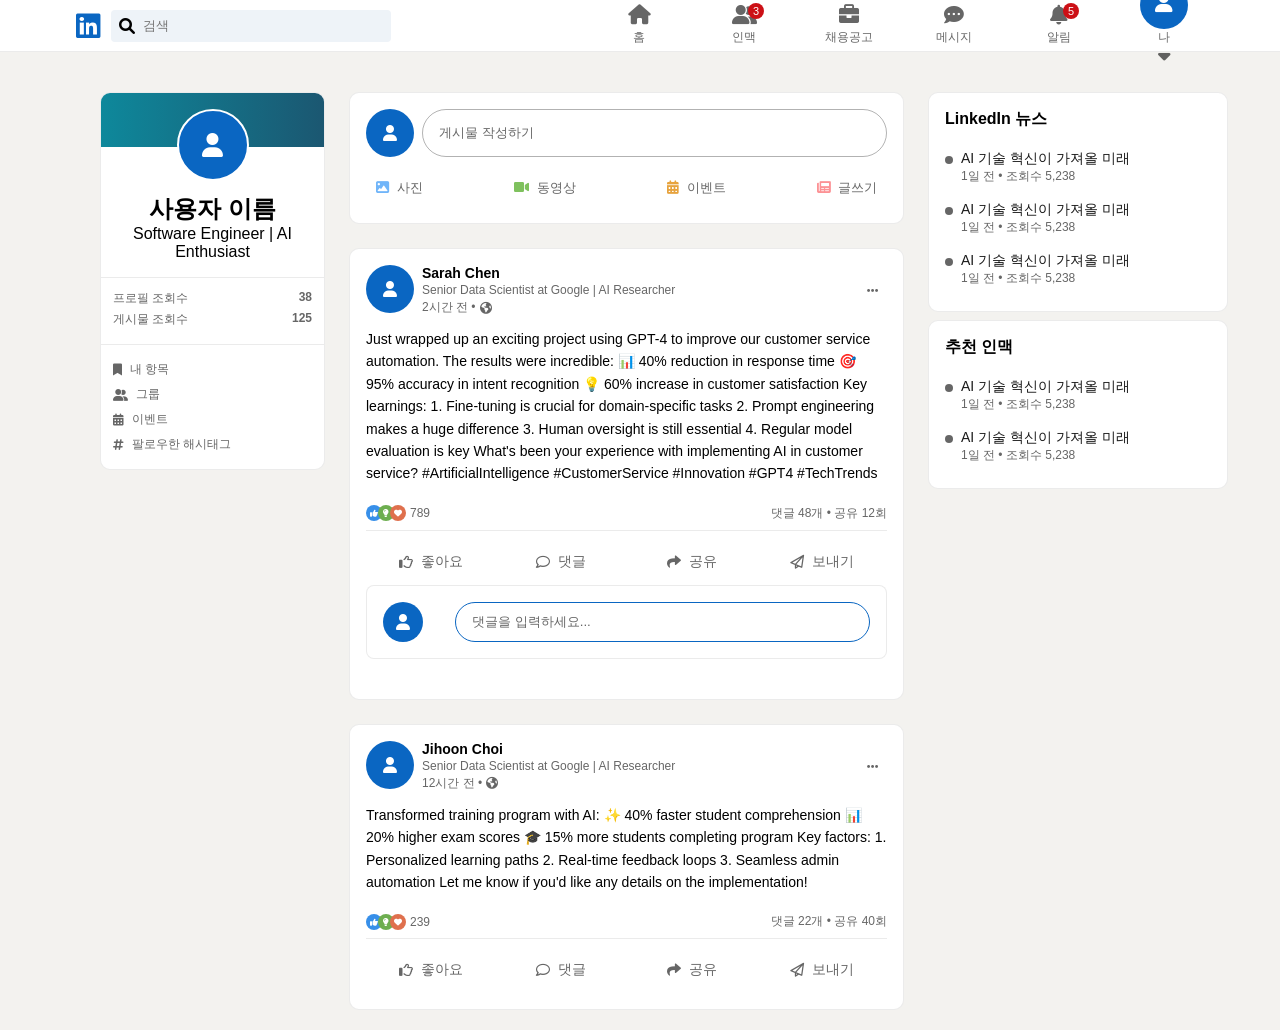
==== integrate copy.html @ 7383f836 "Add files via upload" ====
<link rel="stylesheet" href="https://cdnjs.cloudflare.com/ajax/libs/font-awesome/6.0.0/css/all.min.css">
    
    <style>
        .loading-spinner {
    display: none;
    width: 20px;
    height: 20px;
    border: 2px solid #f3f3f3;
    border-top: 2px solid #3498db;
    border-radius: 50%;
    animation: spin 1s linear infinite;
    margin-right: 10px;
}

@keyframes spin {
    0% { transform: rotate(0deg); }
    100% { transform: rotate(360deg); }
}

.error-notification {
    position: fixed;
    top: 20px;
    right: 20px;
    background: #ff4444;
    color: white;
    padding: 15px 25px;
    border-radius: 5px;
    animation: slideIn 0.3s ease-out;
}

@keyframes slideIn {
    from { transform: translateY(-100%); opacity: 0; }
    to { transform: translateY(0); opacity: 1; }
}



            .character-counter {
            position: absolute;
            bottom: 8px;
            right: 8px;
            font-size: 12px;
            color: rgba(0,0,0,0.6);
        }

        .counter-warning {
            color: #e7a33e;
        }

        .counter-limit {
            color: #cc1016;
        }

        .assistant-wrapper {
            position: relative;
        }

        .smart-suggestions {
            background: white;
            border: 1px solid rgba(0,0,0,0.08);
            border-radius: 8px;
            position: absolute;
            bottom: 100%;
            left: 0;
            right: 0;
            margin-bottom: 8px;
            padding: 8px;
            display: none;
        }

        .suggestion-chip {
            display: inline-block;
            padding: 4px 12px;
            background: #f3f2ef;
            border-radius: 16px;
            margin: 4px;
            cursor: pointer;
            font-size: 12px;
            transition: background 0.3s;
        }

        .suggestion-chip:hover {
            background: #e0e0e0;
        }

        .tooltip {
            position: absolute;
            background: #1a1a1a;
            color: white;
            padding: 8px;
            border-radius: 4px;
            font-size: 12px;
            z-index: 1000;
            display: none;
        }

        .progress-indicator {
            display: flex;
            justify-content: center;
            gap: 8px;
            margin-bottom: 16px;
        }

        .step-dot {
            width: 8px;
            height: 8px;
            border-radius: 50%;
            background: rgba(0,0,0,0.2);
            transition: all 0.3s;
        }

        .step-dot.active {
            background: #0a66c2;
            transform: scale(1.2);
        }

        .preview-mode {
            background: #f8f9fa;
            padding: 16px;
            border-radius: 8px;
            margin-top: 16px;
            display: none;
        }

        .preview-label {
            font-size: 12px;
            color: rgba(0,0,0,0.6);
            margin-bottom: 8px;
        }

        .draft-saved {
            position: fixed;
            bottom: 24px;
            right: 24px;
            background: #1a1a1a;
            color: white;
            padding: 8px 16px;
            border-radius: 4px;
            font-size: 12px;
            opacity: 0;
            transition: opacity 0.3s;
        }

        .loading-spinner {
            display: inline-block;
            width: 20px;
            height: 20px;
            border: 2px solid rgba(0,0,0,0.1);
            border-top-color: #0a66c2;
            border-radius: 50%;
            animation: spin 1s linear infinite;
            display: none;
        }

        @keyframes spin {
            to { transform: rotate(360deg); }
        }

        .mention-suggestions {
            position: absolute;
            background: white;
            border: 1px solid rgba(0,0,0,0.08);
            border-radius: 4px;
            max-height: 200px;
            overflow-y: auto;
            display: none;
        }

        .mention-item {
            padding: 8px;
            cursor: pointer;
            display: flex;
            align-items: center;
            gap: 8px;
        }

        .mention-item:hover {
            background: #f3f2ef;
        }

        .keyboard-shortcut {
            position: absolute;
            right: 8px;
            top: 50%;
            transform: translateY(-50%);
            color: rgba(0,0,0,0.4);
            font-size: 12px;
            background: #f3f2ef;
            padding: 2px 6px;
            border-radius: 4px;
        }

        * {
            margin: 0;
            padding: 0;
            box-sizing: border-box;
            font-family: -apple-system, system-ui, BlinkMacSystemFont, "Segoe UI", Roboto;
        }

        body {
            background: #f3f2ef;
        }

        .navbar {
            background: white;
            padding: 0 24px;
            height: 52px;
            display: flex;
            align-items: center;
            position: fixed;
            top: 0;
            left: 0;
            right: 0;
            z-index: 100;
            border-bottom: 1px solid rgba(0,0,0,0.08);
        }

        .nav-content {
            max-width: 1128px;
            width: 100%;
            margin: 0 auto;
            display: flex;
            align-items: center;
            justify-content: space-between;
        }

        .nav-left {
            display: flex;
            align-items: center;
            gap: 10px;
        }

        .nav-search {
            background: #eef3f8;
            padding: 8px;
            border-radius: 4px;
            display: flex;
            align-items: center;
            gap: 8px;
            width: 280px;
        }

        .nav-search input {
            border: none;
            background: none;
            outline: none;
            width: 100%;
        }

        .nav-links {
            display: flex;
            align-items: center;
            gap: 25px;
        }

        .nav-item {
            display: flex;
            flex-direction: column;
            align-items: center;
            color: rgba(0,0,0,0.6);
            font-size: 12px;
            cursor: pointer;
            text-decoration: none;
            min-width: 80px;
            position: relative;
        }

        .nav-item:hover {
            color: rgba(0,0,0,0.9);
        }

        .nav-item i {
            font-size: 20px;
            margin-bottom: 4px;
        }

        .notification-dot {
            position: absolute;
            top: -2px;
            right: 20px;
            width: 16px;
            height: 16px;
            background: #cc1016;
            border-radius: 50%;
            color: white;
            font-size: 11px;
            display: flex;
            align-items: center;
            justify-content: center;
        }

        .premium-tag {
            position: absolute;
            top: -4px;
            right: 15px;
            font-size: 10px;
            color: #915907;
        }

        .main-content {
            max-width: 1128px;
            margin: 72px auto 0;
            display: grid;
            grid-template-columns: 225px 555px 300px;
            gap: 24px;
            padding: 0 24px;
        }

        .left-sidebar {
            position: sticky;
            top: 72px;
        }

        .profile-card {
            background: white;
            border-radius: 10px;
            border: 1px solid rgba(0,0,0,0.08);
            overflow: hidden;
        }

        .profile-background {
            height: 54px;
            background: linear-gradient(to right, #0e889b, #1b5771);
        }

        .profile-info {
            text-align: center;
            padding: 0 12px 16px;
            position: relative;
            border-bottom: 1px solid rgba(0,0,0,0.08);
        }

        .profile-photo {
            width: 72px;
            height: 72px;
            border-radius: 50%;
            border: 2px solid white;
            background: #0a66c2;
            color: white;
            display: flex;
            align-items: center;
            justify-content: center;
            font-size: 24px;
            margin: -38px auto 12px;
        }

        .view-stats {
            padding: 12px;
            border-bottom: 1px solid rgba(0,0,0,0.08);
        }

        .view-stats p {
            color: rgba(0,0,0,0.6);
            font-size: 12px;
            display: flex;
            justify-content: space-between;
            margin-bottom: 4px;
        }

        .resources {
            padding: 12px;
        }

        .resources a {
            color: rgba(0,0,0,0.6);
            font-size: 12px;
            text-decoration: none;
            display: flex;
            align-items: center;
            gap: 8px;
            padding: 4px 0;
        }

        .resources a:hover {
            color: rgba(0,0,0,0.9);
        }

        .center-content {
            display: flex;
            flex-direction: column;
            gap: 24px;
        }

        .post-creation {
            background: white;
            border-radius: 10px;
            border: 1px solid rgba(0,0,0,0.08);
            padding: 16px;
        }

        .post-input {
            display: flex;
            gap: 8px;
            margin-bottom: 12px;
        }

        .profile-mini {
            width: 48px;
            height: 48px;
            border-radius: 50%;
            background: #0a66c2;
            color: white;
            display: flex;
            align-items: center;
            justify-content: center;
        }

        .post-start-btn {
            flex: 1;
            border: 1px solid rgba(0,0,0,0.3);
            border-radius: 35px;
            padding: 0 16px;
            text-align: left;
            color: rgba(0,0,0,0.6);
            background: none;
            cursor: pointer;
        }

        .post-start-btn:hover {
            background: rgba(0,0,0,0.08);
        }

        .post-types {
            display: flex;
            justify-content: space-between;
        }

        .post-types button {
            display: flex;
            align-items: center;
            gap: 8px;
            padding: 10px;
            border: none;
            background: none;
            color: rgba(0,0,0,0.6);
            cursor: pointer;
            border-radius: 4px;
        }

        .post-types button:hover {
            background: rgba(0,0,0,0.08);
        }

        .post {
            background: white;
            border-radius: 10px;
            border: 1px solid rgba(0,0,0,0.08);
            padding: 16px;
        }

        .post-header {
            display: flex;
            gap: 8px;
            margin-bottom: 8px;
            position: relative;
        }

        .author-info {
            flex: 1;
        }

        .author-info h3 {
            font-size: 14px;
            font-weight: 600;
            margin-bottom: 2px;
        }

        .author-info p {
            font-size: 12px;
            color: rgba(0,0,0,0.6);
            margin-bottom: 2px;
        }

        .post-time {
            font-size: 12px;
            color: rgba(0,0,0,0.6);
            display: flex;
            align-items: center;
            gap: 4px;
        }

        .more-options {
            background: none;
            border: none;
            color: rgba(0,0,0,0.6);
            cursor: pointer;
            padding: 4px 8px;
            border-radius: 4px;
        }

        .more-options:hover {
            background: rgba(0,0,0,0.08);
        }

        .post-content {
            font-size: 14px;
            line-height: 1.6;
            margin: 12px 0;
        }

        .post-metrics {
            display: flex;
            justify-content: space-between;
            padding: 8px 0;
            border-bottom: 1px solid rgba(0,0,0,0.08);
            font-size: 12px;
            color: rgba(0,0,0,0.6);
        }

        .reactions {
            display: flex;
            align-items: center;
            gap: 4px;
        }

        .reaction-icons {
            display: flex;
            margin-right: 4px;
        }

        .reaction-icons i {
            width: 16px;
            height: 16px;
            border-radius: 50%;
            display: flex;
            align-items: center;
            justify-content: center;
            font-size: 8px;
            margin-right: -4px;
        }

        .like { background: #378fe9; color: white; }
        .idea { background: #6dae4f; color: white; }
        .love { background: #df704d; color: white; }

        .post-actions {
            display: flex;
            justify-content: space-between;
            padding: 4px 0;
            margin-top: 8px;
        }

        .post-actions button {
            flex: 1;
            display: flex;
            align-items: center;
            justify-content: center;
            gap: 8px;
            padding: 10px;
            border: none;
            background: none;
            color: rgba(0,0,0,0.6);
            cursor: pointer;
            border-radius: 4px;
            font-size: 14px;
        }

        .post-actions button:hover {
            background: rgba(0,0,0,0.08);
        }

        .comment-section {
            margin-top: 8px;
        }

        .comment-input-area {
            display: flex;
            gap: 8px;
            margin-bottom: 16px;
        }

        .comment-start-btn {
            flex: 1;
            border: 1px solid rgba(0,0,0,0.3);
            border-radius: 35px;
            padding: 12px 16px;
            text-align: left;
            color: rgba(0,0,0,0.6);
            background: none;
            cursor: pointer;
        }

        .comment-assistant {
            background: #f3f2ef;
            border-radius: 8px;
            padding: 16px;
            margin-bottom: 16px;
        }

        .question {
            font-weight: 600;
            margin-bottom: 8px;
        }

        .answer-input {
            width: 100%;
            padding: 12px;
            border: 1px solid rgba(0,0,0,0.3);
            border-radius: 4px;
            margin-bottom: 12px;
            font-size: 14px;
            resize: vertical;
        }

        .assistant-actions {
            display: flex;
            justify-content: space-between;
        }

        .assistant-btn {
            padding: 8px 16px;
            border-radius: 16px;
            border: none;
            cursor: pointer;
            font-size: 14px;
        }

        .next-btn {
            background: #0a66c2;
            color: white;
        }

        .back-btn {
            background: rgba(0,0,0,0.08);
            color: rgba(0,0,0,0.6);
        }

        .existing-comments {
            margin-top: 16px;
        }

        .comment {
            display: flex;
            gap: 8px;
            margin-bottom: 16px;
        }

        .comment-content {
            flex: 1;
            background: #f2f2f2;
            padding: 12px;
            border-radius: 8px;
            font-size: 14px;
        }

        .right-sidebar {
            position: sticky;
            top: 72px;
        }

        .news-card {
            background: white;
            border-radius: 10px;
            border: 1px solid rgba(0,0,0,0.08);
            padding: 16px;
            margin-bottom: 8px;
        }

        .news-card h2 {
            font-size: 16px;
            margin-bottom: 12px;
        }

        .news-item {
            display: flex;
            align-items: start;
            gap: 8px;
            padding: 8px 0;
            cursor: pointer;
        }

        .news-item:hover {
            background: rgba(0,0,0,0.08);
        }

        .news-bullet {
            width: 8px;
            height: 8px;
            background: rgba(0,0,0,0.6);
            border-radius: 50%;
            margin-top: 6px;
        }

        .news-text {
            font-size: 14px;
            color: rgba(0,0,0,0.9);
        }

        .news-time {
            font-size: 12px;
            color: rgba(0,0,0,0.6);
        }

        .footer {
            display: flex;
            flex-wrap: wrap;
            gap: 12px;
            padding: 12px;
            font-size: 12px;
        }

        .footer a {
            color: rgba(0,0,0,0.6);
            text-decoration: none;
        }

        .footer a:hover {
            color: #0a66c2;
            text-decoration: underline;
        }



        .comment-system {
            max-width: 600px;
            margin: 0 auto;
        }

        .comment-trigger {
            display: flex;
            gap: 12px;
            background: white;
            padding: 16px;
            border-radius: 8px;
            margin-bottom: 16px;
            border: 1px solid rgba(0,0,0,0.08);
        }

        .avatar {
            width: 40px;
            height: 40px;
            border-radius: 50%;
            background: #0a66c2;
            display: flex;
            align-items: center;
            justify-content: center;
            color: white;
            margin-right: 20px;
        }

        .comment-input-trigger {
            flex: 1;
            border: 1px solid #0a66c2;
            border-radius: 20px;
            padding: 8px 16px;
            color: #666;
            background: transparent;
            cursor: pointer;
            text-align: left;
            transition: all 0.2s ease;
        }

        .comment-input-trigger:hover {
            background: rgba(10,102,194,0.1);
        }

        .comment-editor {
            background: white;
            border-radius: 8px;
            padding: 20px;
            margin-bottom: 16px;
            display: none;
            border: 1px solid rgba(0,0,0,0.08);
        }

        .editor-header {
            display: flex;
            align-items: center;
            justify-content: space-between;
            margin-bottom: 16px;
            padding-bottom: 16px;
            border-bottom: 1px solid #e0e0e0;
        }

        .step-indicator {
            display: flex;
            align-items: center;
            gap: 8px;
        }

        .step {
            width: 24px;
            height: 24px;
            border-radius: 50%;
            background: #e0e0e0;
            color: #666;
            display: flex;
            align-items: center;
            justify-content: center;
            font-size: 12px;
            font-weight: 600;
            transition: all 0.3s ease;
        }

        .step.active {
            background: #0a66c2;
            color: white;
            transform: scale(1.1);
        }

        .step-divider {
            width: 40px;
            height: 2px;
            background: #e0e0e0;
        }

        .step-label {
            font-size: 14px;
            color: #666;
        }

        .draft-status {
            font-size: 12px;
            color: #666;
        }

        .editor-content {
            margin-bottom: 16px;
        }

        .question {
            font-size: 16px;
            font-weight: 600;
            margin-bottom: 8px;
            color: #1a1a1a;
        }

        .context {
            font-size: 14px;
            color: #666;
            margin-bottom: 16px;
            padding: 12px;
            background: #f9f9f9;
            border-radius: 4px;
            border-left: 3px solid #0a66c2;
        }

        .textarea-wrapper {
            position: relative;
            margin: 8px;
        }

        .comment-textarea {
            width: 100%;
            min-height: 120px;
            padding: 20px;
            border: 1px solid #e0e0e0;
            border-radius: 4px;
            resize: vertical;
            font-size: 14px;
            line-height: 1.5;
            transition: all 0.2s ease;
        }

        .comment-textarea:focus {
            outline: none;
            border-color: #0a66c2;
            box-shadow: 0 0 0 2px rgba(10,102,194,0.1);
        }

        .char-count {
            position: absolute;
            bottom: 8px;
            right: 8px;
            font-size: 12px;
            color: #666;
            background: white;
            padding: 2px 6px;
            border-radius: 4px;
            pointer-events: none;
        }

        .ai-suggestions {
            margin-top: 16px;
        }

        .suggestions-header {
            font-size: 14px;
            font-weight: 600;
            color: #666;
            margin-bottom: 8px;
            display: flex;
            align-items: center;
            gap: 6px;
        }

        .suggestion-chips {
            display: flex;
            flex-wrap: wrap;
            gap: 8px;
        }

        .suggestion-chip {
            padding: 6px 12px;
            background: #f0f7ff;
            color: #0a66c2;
            border-radius: 16px;
            font-size: 13px;
            cursor: pointer;
            transition: all 0.2s ease;
            border: 1px solid transparent;
        }

        .suggestion-chip:hover {
            background: #0a66c2;
            color: white;
            transform: translateY(-1px);
        }

        .editor-actions {
            display: flex;
            justify-content: space-between;
            align-items: center;
            margin-top: 20px;
            padding-top: 16px;
            border-top: 1px solid #e0e0e0;
        }

        .action-left {
            display: flex;
            gap: 8px;
        }

        .btn {
            padding: 8px 16px;
            border-radius: 16px;
            font-size: 14px;
            font-weight: 500;
            cursor: pointer;
            display: flex;
            align-items: center;
            gap: 6px;
            transition: all 0.2s ease;
            border: none;
        }

        .btn-secondary {
            background: #f3f2ef;
            color: #666;
        }

        .btn-secondary:hover {
            background: #e0e0e0;
        }

        .btn-primary {
            background: #0a66c2;
            color: white;
        }

        .btn-primary:hover {
            background: #004182;
        }

        .btn-outline {
            background: white;
            color: #0a66c2;
            border: 1px solid #0a66c2;
        }

        .btn-outline:hover {
            background: #f0f7ff;
        }

        .notification {
            position: fixed;
            top: 20px;
            right: 20px;
            padding: 12px 20px;
            border-radius: 4px;
            font-size: 14px;
            display: flex;
            align-items: center;
            gap: 8px;
            animation: slideIn 0.3s ease;
            z-index: 1000;
        }

        .notification.success {
            background: #ecfdf3;
            color: #027a48;
        }

        .notification.error {
            background: #fef3f2;
            color: #b42318;
        }

        @keyframes slideIn {
            from {
                transform: translateY(-100%);
                opacity: 0;
            }
            to {
                transform: translateY(0);
                opacity: 1;
            }
        }

        .comments-list {
            margin-top: 24px;
        }

        .comment {
            background: white;
            border-radius: 8px;
            padding: 16px;
            margin-bottom: 16px;
            border: 1px solid rgba(232, 12, 12, 0.08);
        }

        .comment-header {
            display: flex;
            flex-direction: column;
        
            gap: 12px;
            margin-bottom: 15px;
        }

        .comment-info {
            flex: 1;
        }

        .comment-author {
            font-weight: 600;
            font-size: 14px;
            margin-bottom: 4px;
        }

        .comment-meta {
            font-size: 12px;
            color: #666;
        }

        .comment-text {
            font-size: 14px;
            line-height: 1.5;
            color: #1a1a1a;
        }

        * {
            margin: 0;
            padding: 0;
            box-sizing: border-box;
            font-family: -apple-system, BlinkMacSystemFont, "Segoe UI", Roboto, Arial, sans-serif;
        }

        body {
            background: #f3f2ef;
            padding: 20px;
        }

        .comment-system {
            max-width: 600px;
            margin: 0 auto;
        }

        .comment-trigger {
            display: flex;
            gap: 12px;
            background: white;
            padding: 16px;
            border-radius: 8px;
            margin-bottom: 16px;
            border: 1px solid rgba(0,0,0,0.08);
        }

        .avatar {
            width: 40px;
            height: 40px;
            border-radius: 50%;
            background: #0a66c2;
            display: flex;
            align-items: center;
            justify-content: center;
            color: white;
        }

        .comment-input-trigger {
            flex: 1;
            border: 1px solid #0a66c2;
            border-radius: 20px;
            padding: 8px 16px;
            color: #666;
            background: transparent;
            cursor: pointer;
            text-align: left;
            transition: all 0.2s ease;
        }

        .comment-input-trigger:hover {
            background: rgba(10,102,194,0.1);
        }

        .comment-editor {
            background: white;
            border-radius: 8px;
            padding: 20px;
            margin-bottom: 16px;
            display: none;
            border: 1px solid rgba(0,0,0,0.08);
        }

        .editor-header {
            display: flex;
            align-items: center;
            justify-content: space-between;
            margin-bottom: 16px;
            padding-bottom: 16px;
            border-bottom: 1px solid #e0e0e0;
        }

        .step-indicator {
            display: flex;
            align-items: center;
            gap: 8px;
        }

        .step {
            width: 24px;
            height: 24px;
            border-radius: 50%;
            background: #e0e0e0;
            color: #666;
            display: flex;
            align-items: center;
            justify-content: center;
            font-size: 12px;
            font-weight: 600;
            transition: all 0.3s ease;
        }

        .step.active {
            background: #0a66c2;
            color: white;
            transform: scale(1.1);
        }

        .step-divider {
            width: 40px;
            height: 2px;
            background: #e0e0e0;
        }

        .step-label {
            font-size: 14px;
            color: #666;
        }

        .draft-status {
            font-size: 12px;
            color: #666;
        }

        .editor-content {
            margin-bottom: 16px;
        }

        .question {
            font-size: 16px;
            font-weight: 600;
            margin-bottom: 8px;
            color: #1a1a1a;
        }

        .context {
            font-size: 14px;
            color: #666;
            margin-bottom: 16px;
            padding: 12px;
            background: #f9f9f9;
            border-radius: 4px;
            border-left: 3px solid #0a66c2;
        }

        .textarea-wrapper {
            position: relative;
            margin-bottom: 8px;
        }

        .comment-textarea {
            width: 100%;
            min-height: 120px;
            padding: 16px;
            border: 1px solid #e0e0e0;
            border-radius: 4px;
            resize: vertical;
            font-size: 14px;
            line-height: 1.5;
            transition: all 0.2s ease;
        }

        .comment-textarea:focus {
            outline: none;
            border-color: #0a66c2;
            box-shadow: 0 0 0 2px rgba(10,102,194,0.1);
        }

        .char-count {
            position: absolute;
            bottom: 8px;
            right: 8px;
            font-size: 12px;
            color: #666;
            background: white;
            padding: 2px 6px;
            border-radius: 4px;
            pointer-events: none;
        }

        .ai-suggestions {
            margin-top: 16px;
        }

        .suggestions-header {
            font-size: 14px;
            font-weight: 600;
            color: #666;
            margin-bottom: 8px;
            display: flex;
            align-items: center;
            gap: 6px;
        }

        .suggestion-chips {
            display: flex;
            flex-wrap: wrap;
            gap: 8px;
        }

        .suggestion-chip {
            padding: 6px 12px;
            background: #f0f7ff;
            color: #0a66c2;
            border-radius: 16px;
            font-size: 13px;
            cursor: pointer;
            transition: all 0.2s ease;
            border: 1px solid transparent;
        }

        .suggestion-chip:hover {
            background: #0a66c2;
            color: white;
            transform: translateY(-1px);
        }

        .editor-actions {
            display: flex;
            justify-content: space-between;
            align-items: center;
            margin-top: 20px;
            padding-top: 16px;
            border-top: 1px solid #e0e0e0;
        }

        .action-left {
            display: flex;
            gap: 8px;
        }

        .btn {
            padding: 8px 16px;
            border-radius: 16px;
            font-size: 14px;
            font-weight: 500;
            cursor: pointer;
            display: flex;
            align-items: center;
            gap: 6px;
            transition: all 0.2s ease;
            border: none;
        }

        .btn-secondary {
            background: #f3f2ef;
            color: #666;
        }

        .btn-secondary:hover {
            background: #e0e0e0;
        }

        .btn-primary {
            background: #0a66c2;
            color: white;
        }

        .btn-primary:hover {
            background: #004182;
        }

        .btn-outline {
            background: white;
            color: #0a66c2;
            border: 1px solid #0a66c2;
        }

        .btn-outline:hover {
            background: #f0f7ff;
        }

        .notification {
            position: fixed;
            top: 20px;
            right: 20px;
            padding: 12px 20px;
            border-radius: 4px;
            font-size: 14px;
            display: flex;
            align-items: center;
            gap: 8px;
            animation: slideIn 0.3s ease;
            z-index: 1000;
        }

        .notification.success {
            background: #ecfdf3;
            color: #027a48;
        }

        .notification.error {
            background: #fef3f2;
            color: #b42318;
        }

        @keyframes slideIn {
            from {
                transform: translateY(-100%);
                opacity: 0;
            }
            to {
                transform: translateY(0);
                opacity: 1;
            }
        }

        .comments-list {
            margin-top: 24px;
        }

        .comment {
            background: white;
            border-radius: 8px;
            padding: 16px;
            margin-bottom: 16px;
            border: 1px solid rgba(0,0,0,0.08);
        }

        .comment-header {
            display: flex;
            gap: 12px;
            margin-bottom: 12px;
        }

        .comment-info {
            flex: 1;
        }

        .comment-author {
            font-weight: 600;
            font-size: 14px;
            margin-bottom: 4px;
        }

        .comment-meta {
            font-size: 12px;
            color: #666;
        }

        .comment-text {
            font-size: 14px;
            line-height: 1.5;
            color: #1a1a1a;
        }




    </style>
</head>

<body>
    <!-- Navbar -->
    <nav class="navbar">
        <div class="nav-content">
            <div class="nav-left">
                <i class="fab fa-linkedin" style="color: #0a66c2; font-size: 28px;"></i>
                <div class="nav-search">
                    <i class="fas fa-search"></i>
                    <input type="text" placeholder="검색">
                </div>
            </div>
            <div class="nav-links">
                <div class="nav-item">
                    <i class="fas fa-home"></i>
                    <span>홈</span>
                </div>
                <div class="nav-item">
                    <i class="fas fa-user-friends"></i>
                    <span>인맥</span>
                    <div class="notification-dot">3</div>
                </div>
                <div class="nav-item">
                    <i class="fas fa-briefcase"></i>
                    <span>채용공고</span>
                </div>
                <div class="nav-item">
                    <i class="fas fa-comment-dots"></i>
                    <span>메시지</span>
                </div>
                <div class="nav-item">
                    <i class="fas fa-bell"></i>
                    <span>알림</span>
                    <div class="notification-dot">5</div>
                </div>
                <div class="nav-item">
                    <div class="profile-mini">
                        <i class="fas fa-user"></i>
                    </div>
                    <span>나</span>
                    <i class="fas fa-caret-down"></i>
                </div>
            </div>
        </div>
    </nav>

    <div class="main-content">
        <!-- Left Sidebar -->
        <aside class="left-sidebar">
            <div class="profile-card">
                <div class="profile-background"></div>
                <div class="profile-info">
                    <div class="profile-photo">
                        <i class="fas fa-user"></i>
                    </div>
                    <h2>사용자 이름</h2>
                    <p>Software Engineer | AI Enthusiast</p>
                </div>
                <div class="view-stats">
                    <p>
                        <span>프로필 조회수</span>
                        <strong>38</strong>
                    </p>
                    <p>
                        <span>게시물 조회수</span>
                        <strong>125</strong>
                    </p>
                </div>
                <div class="resources">
                    <a href="#"><i class="fas fa-bookmark"></i> 내 항목</a>
                    <a href="#"><i class="fas fa-user-friends"></i> 그룹</a>
                    <a href="#"><i class="fas fa-calendar-alt"></i> 이벤트</a>
                    <a href="#"><i class="fas fa-hashtag"></i> 팔로우한 해시태그</a>
                </div>
            </div>
        </aside>

        <!-- Center Content -->
        <main class="center-content">
            <!-- Post Creation -->
            <div class="post-creation">
                <div class="post-input">
                    <div class="profile-mini">
                        <i class="fas fa-user"></i>
                    </div>
                    <button class="post-start-btn">게시물 작성하기</button>
                </div>
                <div class="post-types">
                    <button><i class="fas fa-image" style="color: #70b5f9;"></i> 사진</button>
                    <button><i class="fas fa-video" style="color: #7fc15e;"></i> 동영상</button>
                    <button><i class="fas fa-calendar-alt" style="color: #e7a33e;"></i> 이벤트</button>
                    <button><i class="fas fa-newspaper" style="color: #fc9295;"></i> 글쓰기</button>
                </div>
            </div>

            <!-- Main Post -->
            <div class="post">
                <div class="post-header">
                    <div class="profile-mini">
                        <i class="fas fa-user"></i>
                    </div>
                    <div class="author-info">
                        <h3>Sarah Chen</h3>
                        <p>Senior Data Scientist at Google | AI Researcher</p>
                        <div class="post-time">
                            2시간 전 • <i class="fas fa-globe-americas"></i>
                        </div>
                    </div>
                    <button class="more-options">
                        <i class="fas fa-ellipsis-h"></i>
                    </button>
                </div>

                <div class="post-content">
                    Just wrapped up an exciting project using GPT-4 to improve our customer service automation. The results were incredible:

                    📊 40% reduction in response time
                    🎯 95% accuracy in intent recognition
                    💡 60% increase in customer satisfaction

                    Key learnings:
                    1. Fine-tuning is crucial for domain-specific tasks
                    2. Prompt engineering makes a huge difference
                    3. Human oversight is still essential
                    4. Regular model evaluation is key

                    What's been your experience with implementing AI in customer service?

                    #ArtificialIntelligence #CustomerService #Innovation #GPT4 #TechTrends
                </div>

                <div class="post-metrics">
                    <div class="reactions">
                        <div class="reaction-icons">
                            <i class="fas fa-thumbs-up like"></i>
                            <i class="fas fa-lightbulb idea"></i>
                            <i class="fas fa-heart love"></i>
                        </div>
                        <span>789</span>
                    </div>
                    <div>댓글 48개 • 공유 12회</div>
                </div>

                <div class="post-actions">
                    <button><i class="far fa-thumbs-up"></i> 좋아요</button>
                    <button onclick="showCommentAssistant()"><i class="far fa-comment"></i> 댓글</button>
                    <button><i class="fas fa-share"></i> 공유</button>
                    <button><i class="far fa-paper-plane"></i> 보내기</button>
                </div>

                <!-- Comment Section -->
                <div class="comment-system">
                    <!-- Comment Trigger -->
                    <div class="comment-trigger">
                        <div class="avatar">
                            <i class="fas fa-user"></i>
                        </div>
                        <button class="comment-input-trigger" onclick="showCommentEditor()">
                            댓글을 입력하세요...
                        </button>
                    </div>
            
                    <!-- Comment Editor -->
                    <div class="comment-editor" id="commentEditor">
                        <div class="editor-header">
                            <div class="step-indicator">
                                <div class="step active">1</div>
                                <div class="step-divider"></div>
                                <div class="step">2</div>
                                <div class="step-divider"></div>
                                <div class="step">3</div>
                            </div>
                            <div class="draft-status">자동 저장됨</div>
                        </div>
            
                        <div class="editor-content">
                            <div class="question" id="currentQuestion"></div>
                            <div class="context" id="currentContext"></div>
                            <div class="textarea-wrapper">
                                <textarea 
                                    class="comment-textarea" 
                                    id="commentInput" 
                                    placeholder="여기에 답변을 입력하세요..."
                                ></textarea>
                                <div class="char-count">0/1000</div>
                            </div>
            
                            <div class="ai-suggestions">
                                <div class="suggestions-header">
                                    <i class="fas fa-lightbulb"></i>
                                    AI 추천 답변
                                </div>
                                <div class="suggestion-chips" id="suggestionChips"></div>
                            </div>
                        </div>
            
                        <div class="editor-actions">
                            <div class="action-left">
                                <button class="btn btn-secondary" onclick="prevStep()" id="prevBtn">
                                    <i class="fas fa-arrow-left"></i> 이전
                                </button>
                                <button class="btn btn-outline" onclick="improveComment()" id="improveBtn">
                                    <i class="fas fa-magic"></i> AI 개선
                                </button>
                            </div>
                            <button class="btn btn-primary" onclick="nextStep()" id="nextBtn">
                                다음 <i class="fas fa-arrow-right"></i>
                            </button>
                        </div>
                    </div>
            
                    <!-- Comments List -->
                    <div class="comments-list" id="commentsList">
                        <!-- Existing comments will be added here -->
                    </div>
                </div>
            </div>

            <div class="post">
                <div class="post-header">
                    <div class="profile-mini">
                        <i class="fas fa-user"></i>
                    </div>
                    <div class="author-info">
                        <h3>Jihoon Choi</h3>
                        <p>Senior Data Scientist at Google | AI Researcher</p>
                        <div class="post-time">
                            12시간 전 • <i class="fas fa-globe-americas"></i>
                        </div>
                    </div>
                    <button class="more-options">
                        <i class="fas fa-ellipsis-h"></i>
                    </button>
                </div>

                <div class="post-content">
                    Transformed training program with AI:
                    ✨ 40% faster student comprehension
                    📊 20% higher exam scores  
                    🎓 15% more students completing program

                    Key factors:
                    1. Personalized learning paths
                    2. Real-time feedback loops
                    3. Seamless admin automation

                    Let me know if you'd like any details on the implementation!
                </div>

                <div class="post-metrics">
                    <div class="reactions">
                        <div class="reaction-icons">
                            <i class="fas fa-thumbs-up like"></i>
                            <i class="fas fa-lightbulb idea"></i>
                            <i class="fas fa-heart love"></i>
                        </div>
                        <span>239</span>
                    </div>
                    <div>댓글 22개 • 공유 40회</div>
                </div>

                <div class="post-actions">
                    <button><i class="far fa-thumbs-up"></i> 좋아요</button>
                    <button onclick="showCommentAssistant()"><i class="far fa-comment"></i> 댓글</button>
                    <button><i class="fas fa-share"></i> 공유</button>
                    <button><i class="far fa-paper-plane"></i> 보내기</button>
                </div>
            </div>    


        </main>

        <!-- Right Sidebar -->
        <aside class="right-sidebar">
            <div class="news-card">
                <h2>LinkedIn 뉴스</h2>
                <div class="news-item">
                    <div class="news-bullet"></div>
                    <div>
                        <div class="news-text">AI 기술 혁신이 가져올 미래</div>
                        <div class="news-time">1일 전 • 조회수 5,238</div>
                    </div>
                </div>

                <div class="news-item">
                    <div class="news-bullet"></div>
                    <div>
                        <div class="news-text">AI 기술 혁신이 가져올 미래</div>
                        <div class="news-time">1일 전 • 조회수 5,238</div>
                    </div>
                </div>

                <div class="news-item">
                    <div class="news-bullet"></div>
                    <div>
                        <div class="news-text">AI 기술 혁신이 가져올 미래</div>
                        <div class="news-time">1일 전 • 조회수 5,238</div>
                    </div>
                </div>


              
                <!-- More news items... -->
            </div>

            <div class="news-card">
                <h2>추천 인맥</h2>
                <div class="news-item">
                    <div class="news-bullet"></div>
                    <div>
                        <div class="news-text">AI 기술 혁신이 가져올 미래</div>
                        <div class="news-time">1일 전 • 조회수 5,238</div>
                    </div>
                </div>

                <div class="news-item">
                    <div class="news-bullet"></div>
                    <div>
                        <div class="news-text">AI 기술 혁신이 가져올 미래</div>
                        <div class="news-time">1일 전 • 조회수 5,238</div>
                    </div>
                </div>
                <!-- Connection suggestions... -->
            </div>
        </aside>
    </div>


    <script>
        // 댓글 작성 단계별 데이터
        const steps = [
            {
                question: "이 포스트에서 가장 인상 깊었던 부분은 무엇인가요?",
                context: "구체적인 수치나 결과, 인사이트 등에 대해 언급해보세요.",
                suggestions: [
                    "GPT-4를 활용한 고객 서비스 자동화의 성과가 인상적입니다.",
                    "95%의 정확도는 매우 놀라운 결과네요.",
                    "인간의 감독이 여전히 중요하다는 점이 인상깊습니다."
                ]
            },
            {
                question: "비슷한 경험이나 의견을 공유해주세요.",
                context: "본인의 실제 경험이나 관찰한 사례를 공유하면 더욱 좋습니다.",
                suggestions: [
                    "저희 팀에서도 ChatGPT를 활용해 고객 응대를 개선했습니다.",
                    "AI 도입 초기에 비슷한 어려움을 겪었는데...",
                    "다른 산업에서도 비슷한 성과를 본 사례가 있습니다."
                ]
            },
            {
                question: "어떤 제안이나 질문을 하고 싶으신가요?",
                context: "건설적인 제안이나 구체적인 질문을 통해 대화를 이어가보세요.",
                suggestions: [
                    "감성 분석을 추가하면 더 좋은 결과가 있을 것 같습니다.",
                    "Fine-tuning 과정에 대해 더 자세히 알고 싶습니다.",
                    "다른 언어에서도 비슷한 성과가 있었나요?"
                ]
            }
        ];

        // 상태 관리
        let currentStep = 0;
        let answers = ['', '', ''];
        let draftTimeoutId = null;

        // 댓글 에디터 표시
        function showCommentEditor() {
            document.getElementById('commentEditor').style.display = 'block';
            updateEditorContent();
            // 저장된 드래프트 불러오기
            loadDraft();
        }

        // 에디터 콘텐츠 업데이트
        function updateEditorContent() {
            document.getElementById('currentQuestion').textContent = steps[currentStep].question;
            document.getElementById('currentContext').textContent = steps[currentStep].context;
            updateSuggestions();
            updateStepIndicator();
            updateNavigationButtons();
        }

        // AI 제안 업데이트
        function updateSuggestions() {
            const container = document.getElementById('suggestionChips');
            container.innerHTML = '';
            steps[currentStep].suggestions.forEach((suggestion) => {
                const chip = document.createElement('div');
                chip.className = 'suggestion-chip';
                chip.textContent = suggestion;
                chip.onclick = () => applySuggestion(suggestion);
                container.appendChild(chip);
            });
        }

        // 단계 표시 업데이트
        function updateStepIndicator() {
            const stepsElements = document.querySelectorAll('.step');
            stepsElements.forEach((step, index) => {
                if (index === currentStep) {
                    step.classList.add('active');
                } else {
                    step.classList.remove('active');
                }
            });
        }

        // 네비게이션 버튼 업데이트
        function updateNavigationButtons() {
            document.getElementById('prevBtn').style.display = currentStep === 0 ? 'none' : 'inline-flex';
            document.getElementById('nextBtn').textContent = currentStep === steps.length - 1 ? '댓글 게시' : '다음';
        }

        // 제안 적용
        function applySuggestion(suggestion) {
            const textarea = document.getElementById('commentInput');
            textarea.value = suggestion;
            updateCharacterCount();
        }

        // 이전 단계로 이동
        function prevStep() {
            if (currentStep > 0) {
                saveDraft();
                currentStep--;
                updateEditorContent();
                document.getElementById('commentInput').value = answers[currentStep];
            }
        }

        // 다음 단계로 이동
        function nextStep() {
            const input = document.getElementById('commentInput').value.trim();
            if (!input) {
                alert('답변을 입력해주세요.');
                return;
            }
            answers[currentStep] = input;
            saveDraft();
            if (currentStep === steps.length - 1) {
                submitComment();
            } else {
                currentStep++;
                updateEditorContent();
                document.getElementById('commentInput').value = answers[currentStep];
            }
        }

        // AI 개선 호출
        function improveComment() {
            const input = document.getElementById('commentInput').value.trim();
            if (!input) {
                alert('먼저 답변을 입력해주세요.');
                return;
            }
            // 간단한 개선 논리 (실제 AI API 호출 가능)
            const improvedText = `${input} (AI로 개선되었습니다)`;
            document.getElementById('commentInput').value = improvedText;
            updateCharacterCount();
            showNotification('답변이 AI로 개선되었습니다.', 'success');
        }

        // 댓글 제출
        function submitComment() {
            const commentsList = document.getElementById('commentsList');
            const comment = document.createElement('div');
            comment.className = 'comment';
            comment.innerHTML = `
                <div class="comment-header">
                    <div class="avatar">
                        <i class="fas fa-user"></i>
                    </div>
            
                </div>
                <div class="comment-text">${answers.join(' ')}</div>
            `;
            commentsList.prepend(comment);
            resetEditor();
            showNotification('댓글이 성공적으로 게시되었습니다.', 'success');
        }

        // 에디터 리셋
        function resetEditor() {
            currentStep = 0;
            answers = ['', '', ''];
            document.getElementById('commentEditor').style.display = 'none';
            document.getElementById('commentInput').value = '';
            saveDraft(); // 드래프트 초기화
        }

        // 글자 수 업데이트
        function updateCharacterCount() {
            const textarea = document.getElementById('commentInput');
            const charCount = textarea.value.length;
            const charCountElement = document.querySelector('.char-count');
            charCountElement.textContent = `${charCount}/1000`;
            if (charCount > 1000) {
                charCountElement.style.color = '#b42318';
            } else {
                charCountElement.style.color = '#666';
            }
        }

        // 드래프트 저장
        function saveDraft() {
            clearTimeout(draftTimeoutId);
            draftTimeoutId = setTimeout(() => {
                localStorage.setItem('commentDraft', JSON.stringify(answers));
            }, 500);
        }

        // 드래프트 로드
        function loadDraft() {
            const savedDraft = localStorage.getItem('commentDraft');
            if (savedDraft) {
                answers = JSON.parse(savedDraft);
                document.getElementById('commentInput').value = answers[currentStep];
                updateCharacterCount();
            }
        }

        // 알림 표시
        function showNotification(message, type) {
            const notification = document.createElement('div');
            notification.className = `notification ${type}`;
            notification.innerHTML = `
                <i class="fas ${type === 'success' ? 'fa-check-circle' : 'fa-exclamation-circle'}"></i>
                ${message}
            `;
            document.body.appendChild(notification);
            setTimeout(() => notification.remove(), 3000);
        }

        // 초기화
        document.getElementById('commentInput').addEventListener('input', updateCharacterCount);
    </script>

  
 


</body>
</html>
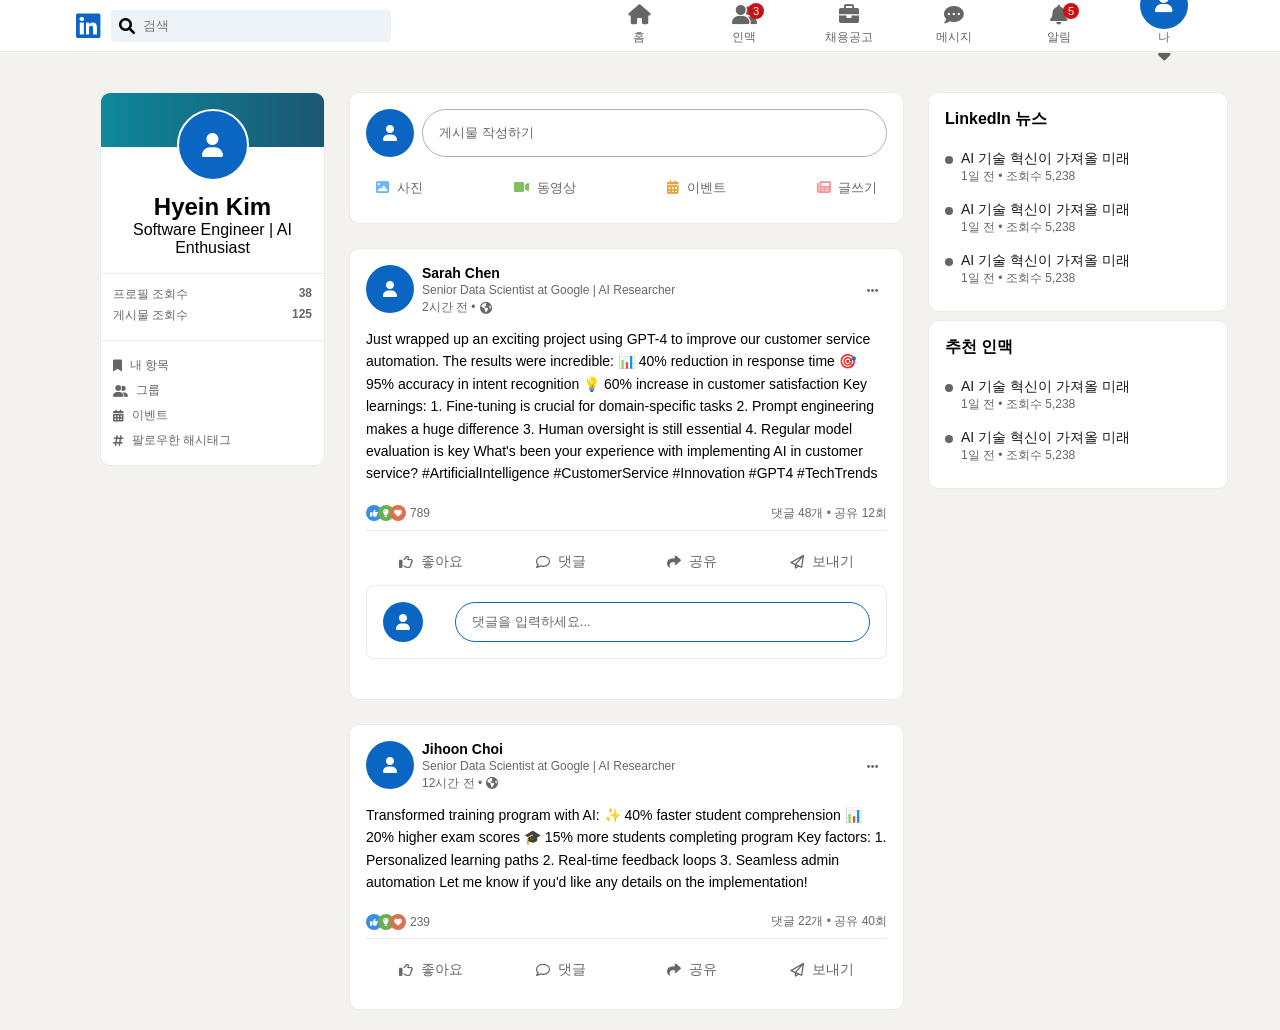
==== commit d85c44ed: "Update integrate copy.html" ====
--- a/integrate copy.html
+++ b/integrate copy.html
@@ -1434,7 +1434,7 @@
                     <div class="profile-photo">
                         <i class="fas fa-user"></i>
                     </div>
-                    <h2>사용자 이름</h2>
+                    <h2>Hyein Kim</h2>
                     <p>Software Engineer | AI Enthusiast</p>
                 </div>
                 <div class="view-stats">
